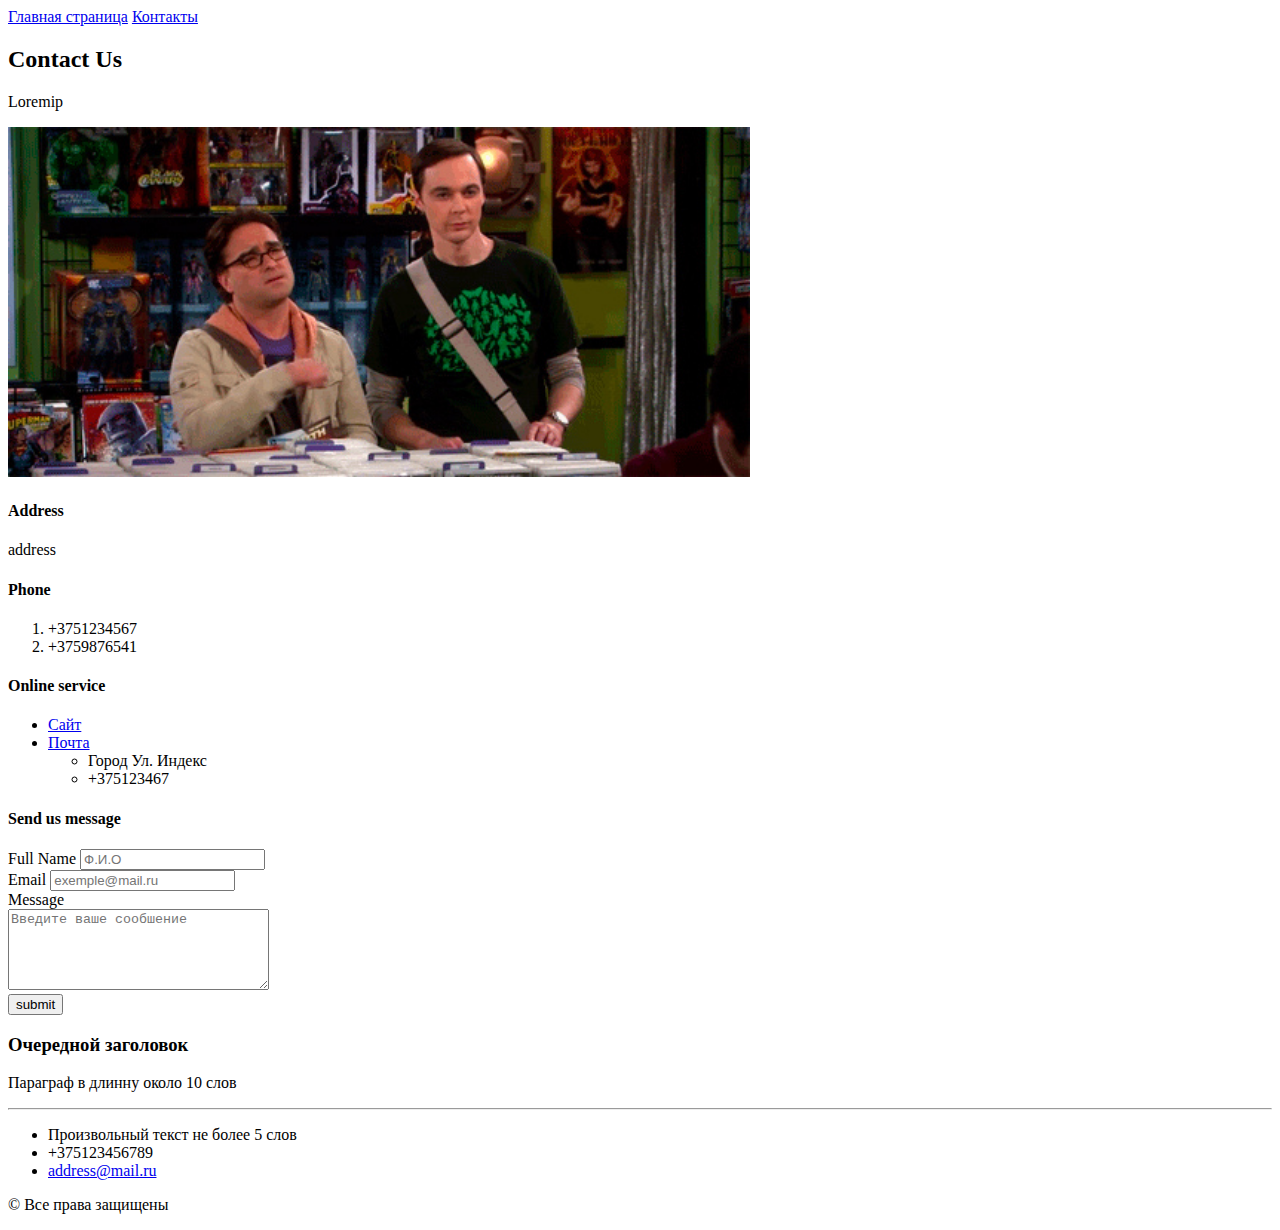
==== HomeWork/contacts.html @ d1996e9b "HomeWork_2" ====
<!DOCTYPE html>
<html lang="en">

<head>
    <meta charset="UTF-8">
    <meta http-equiv="X-UA-Compatible" content="IE=edge">
    <meta name="viewport" content="width=device-width, initial-scale=1.0">
    <title>Document</title>
</head>
<a href="index.html">Главная страница</a>
<a href="contacts.html">Контакты</a>

<body>
    <h2>Contact Us</h2>
    <p>Loremip</p>
    <img src="img/image.jpg" alt="Картинка" height="350">
    <h4>Address</h4>
    <p>address</p>
    <h4>Phone</h4>
    <ol>
        <li>+3751234567</li>
        <li>+3759876541</li>
    </ol>
    <h4>Online service</h4>
    <ul>
        <li><a href="https://geekbrains.ru/">Сайт</a></li>
        <!-- Не понял что тут от меня точно хотят ссылку на имейл или на адрес почты? Сделал ссылку на карту почты. Списком
        написал адрес и номер телефона. Не однозначно поставлена задача  -->
        <li><a href="https://yandex.by/maps/-/CCUUATwslA" target="_">Почта</a>
            <ul>
                <li>Город Ул. Индекс</li>
                <li>+375123467</li>
            </ul>
        </li>
    </ul>
    <h4>Send us message</h4>
    Full Name <input type="text" placeholder="Ф.И.О"><br>
    Email <input type="email" placeholder="exemple@mail.ru"><br>
    Message <br>
    <textarea cols="30" rows="5" placeholder="Введите ваше сообшение"></textarea> <br>
    <button type="submit">submit</button>
    <script type="text/javascript" charset="utf-8" async
        src="https://api-maps.yandex.ru/services/constructor/1.0/js/?um=constructor%3A864ed6fe7cf86b49be2cf4c5e41fb6063a3212c593aa41d9161ee926e9c92181&amp;width=500&amp;height=400&amp;lang=ru_RU&amp;scroll=true"></script>
    <h3>Очередной заголовок</h3>
    <p>Параграф в длинну около 10 слов</p>
    <hr>
    <ul>
        <li>Произвольный текст не более 5 слов</li>
        <li>+375123456789</li>
        <li><a href="mailto:address@mail.ru">address@mail.ru</a></li>
    </ul>
    <p>&copy; Все права защищены</p>

</body>

</html>
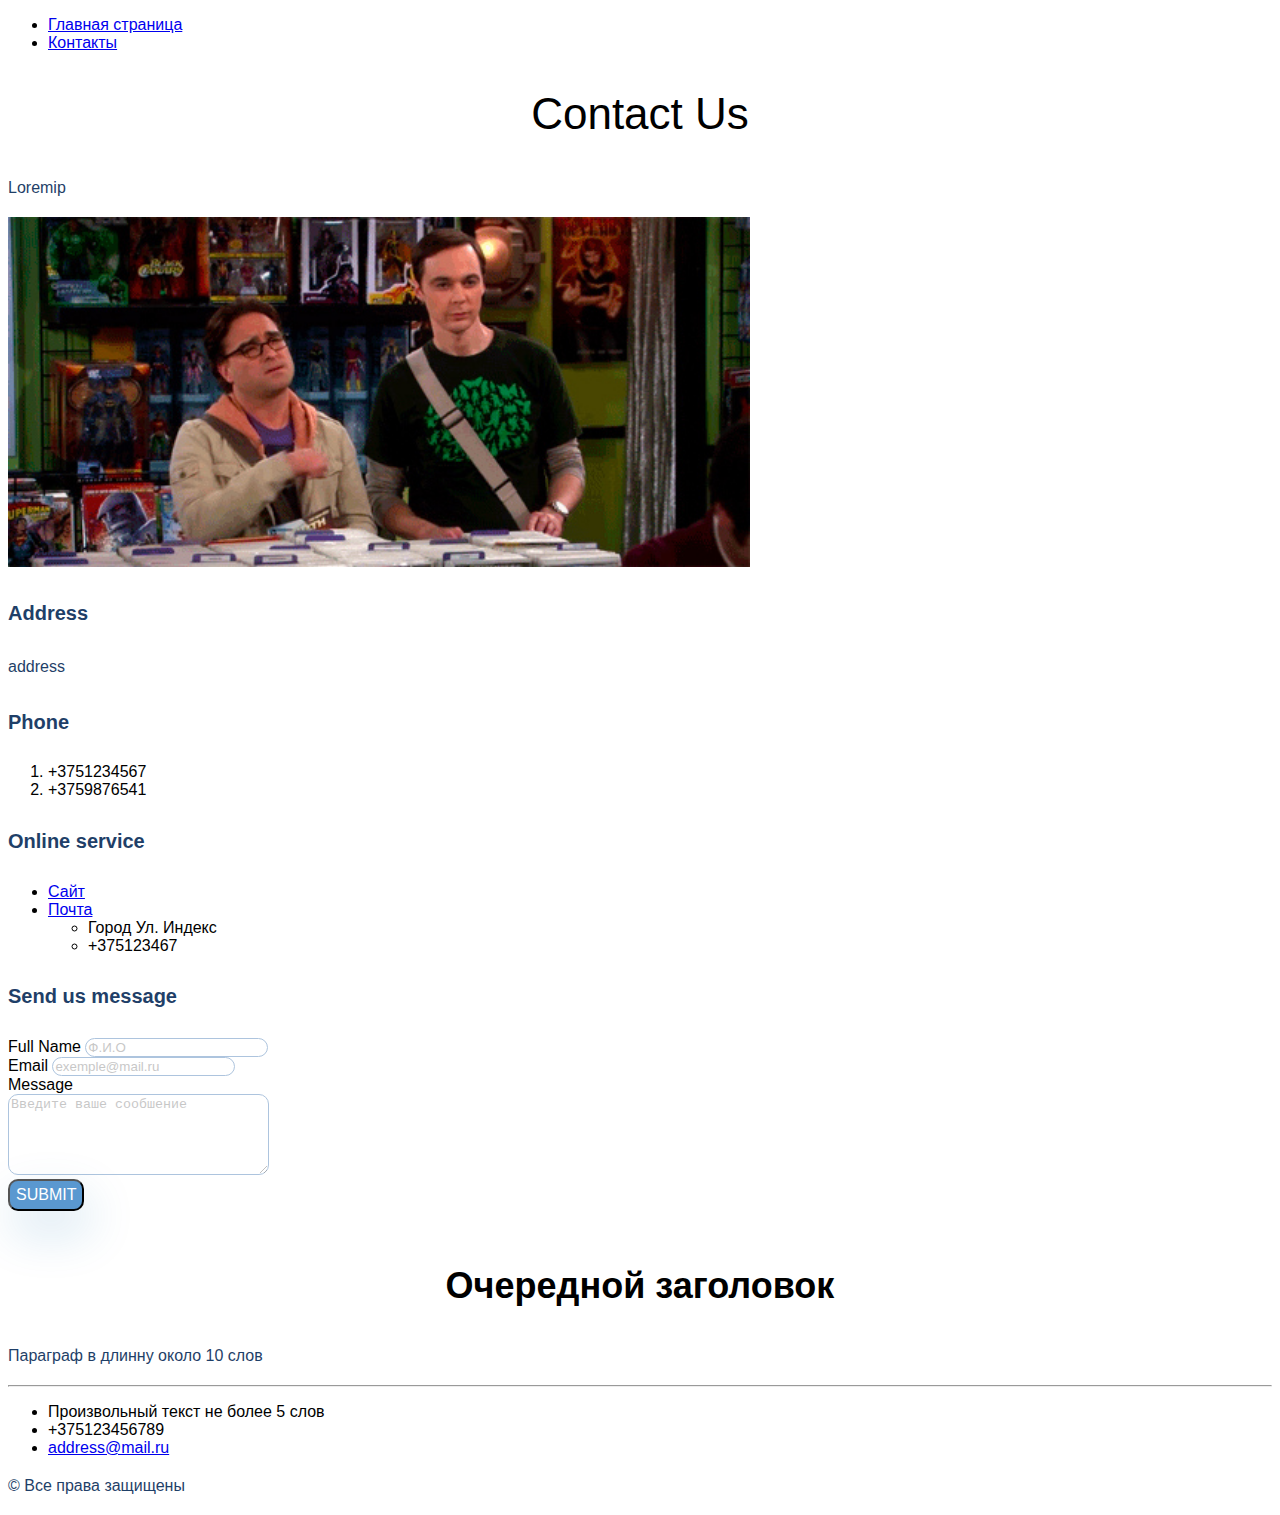
==== commit 254323f2: "Home_Work_3" ====
--- a/HomeWork/contacts.html
+++ b/HomeWork/contacts.html
@@ -6,22 +6,25 @@
     <meta http-equiv="X-UA-Compatible" content="IE=edge">
     <meta name="viewport" content="width=device-width, initial-scale=1.0">
     <title>Document</title>
+    <link rel="stylesheet" href="stile.css">
 </head>
-<a href="index.html">Главная страница</a>
-<a href="contacts.html">Контакты</a>
 
 <body>
-    <h2>Contact Us</h2>
-    <p>Loremip</p>
+    <ul>
+        <li><a href="index.html">Главная страница</a></li>
+        <li><a href="contacts.html">Контакты</a></li>
+    </ul>
+    <h2 class="heading_contacts">Contact Us</h2>
+    <p class="paragraph">Loremip</p>
     <img src="img/image.jpg" alt="Картинка" height="350">
-    <h4>Address</h4>
-    <p>address</p>
-    <h4>Phone</h4>
+    <h4 class="heading_4">Address</h4>
+    <p class="paragraph">address</p>
+    <h4 class="heading_4">Phone</h4>
     <ol>
         <li>+3751234567</li>
         <li>+3759876541</li>
     </ol>
-    <h4>Online service</h4>
+    <h4 class="heading_4">Online service</h4>
     <ul>
         <li><a href="https://geekbrains.ru/">Сайт</a></li>
         <!-- Не понял что тут от меня точно хотят ссылку на имейл или на адрес почты? Сделал ссылку на карту почты. Списком
@@ -33,23 +36,25 @@
             </ul>
         </li>
     </ul>
-    <h4>Send us message</h4>
-    Full Name <input type="text" placeholder="Ф.И.О"><br>
-    Email <input type="email" placeholder="exemple@mail.ru"><br>
-    Message <br>
-    <textarea cols="30" rows="5" placeholder="Введите ваше сообшение"></textarea> <br>
-    <button type="submit">submit</button>
+    <form action="#">
+        <h4 class="heading_4">Send us message</h4>
+        Full Name <input class="input_area" type="text" placeholder="Ф.И.О"><br>
+        Email <input class="input_area" type="email" placeholder="exemple@mail.ru"><br>
+        Message <br>
+        <textarea class="input_area" cols="30" rows="5" placeholder="Введите ваше сообшение"></textarea> <br>
+        <button class="bot_subm" type="submit">submit</button>
+    </form><br>
     <script type="text/javascript" charset="utf-8" async
         src="https://api-maps.yandex.ru/services/constructor/1.0/js/?um=constructor%3A864ed6fe7cf86b49be2cf4c5e41fb6063a3212c593aa41d9161ee926e9c92181&amp;width=500&amp;height=400&amp;lang=ru_RU&amp;scroll=true"></script>
-    <h3>Очередной заголовок</h3>
-    <p>Параграф в длинну около 10 слов</p>
+    <h3 class="heading_3">Очередной заголовок</h3>
+    <p class="paragraph">Параграф в длинну около 10 слов</p>
     <hr>
     <ul>
         <li>Произвольный текст не более 5 слов</li>
         <li>+375123456789</li>
         <li><a href="mailto:address@mail.ru">address@mail.ru</a></li>
     </ul>
-    <p>&copy; Все права защищены</p>
+    <p class="paragraph">&copy; Все права защищены</p>
 
 </body>
 
--- a/HomeWork/stile.css
+++ b/HomeWork/stile.css
@@ -0,0 +1,43 @@
+body{
+    font-family: sans-serif;
+}
+.paragraph{
+    font-size: 16px;
+    line-height: 26px;
+    color: #1F3F68;
+}
+.heading_1{
+    font-size: 64px;
+    color: #1F3F68;
+}
+.heading_contacts{
+    font-weight: 500;
+    font-size: 44px;
+    text-align: center;
+}
+.heading_3{
+    font-size: 36px;
+    text-align: center;
+}
+.heading_4{
+    font-size: 20px;
+    line-height: 30px;
+    color: #1F3F68;
+}
+.input_area{
+    border: 1px solid #356EAD;
+    box-sizing: border-box;
+    border-radius: 10px;
+    opacity: 0.4;
+}
+.bot_subm{
+    background: #5A98D0;
+    box-shadow: 5px 20px 50px rgba(16, 112, 177, 0.2);
+    border-radius: 10px;
+    font-weight: 500;
+    font-size: 16px;
+    line-height: 26px;
+    text-align: center;
+    color: #FFFFFF;
+    text-transform: uppercase;
+}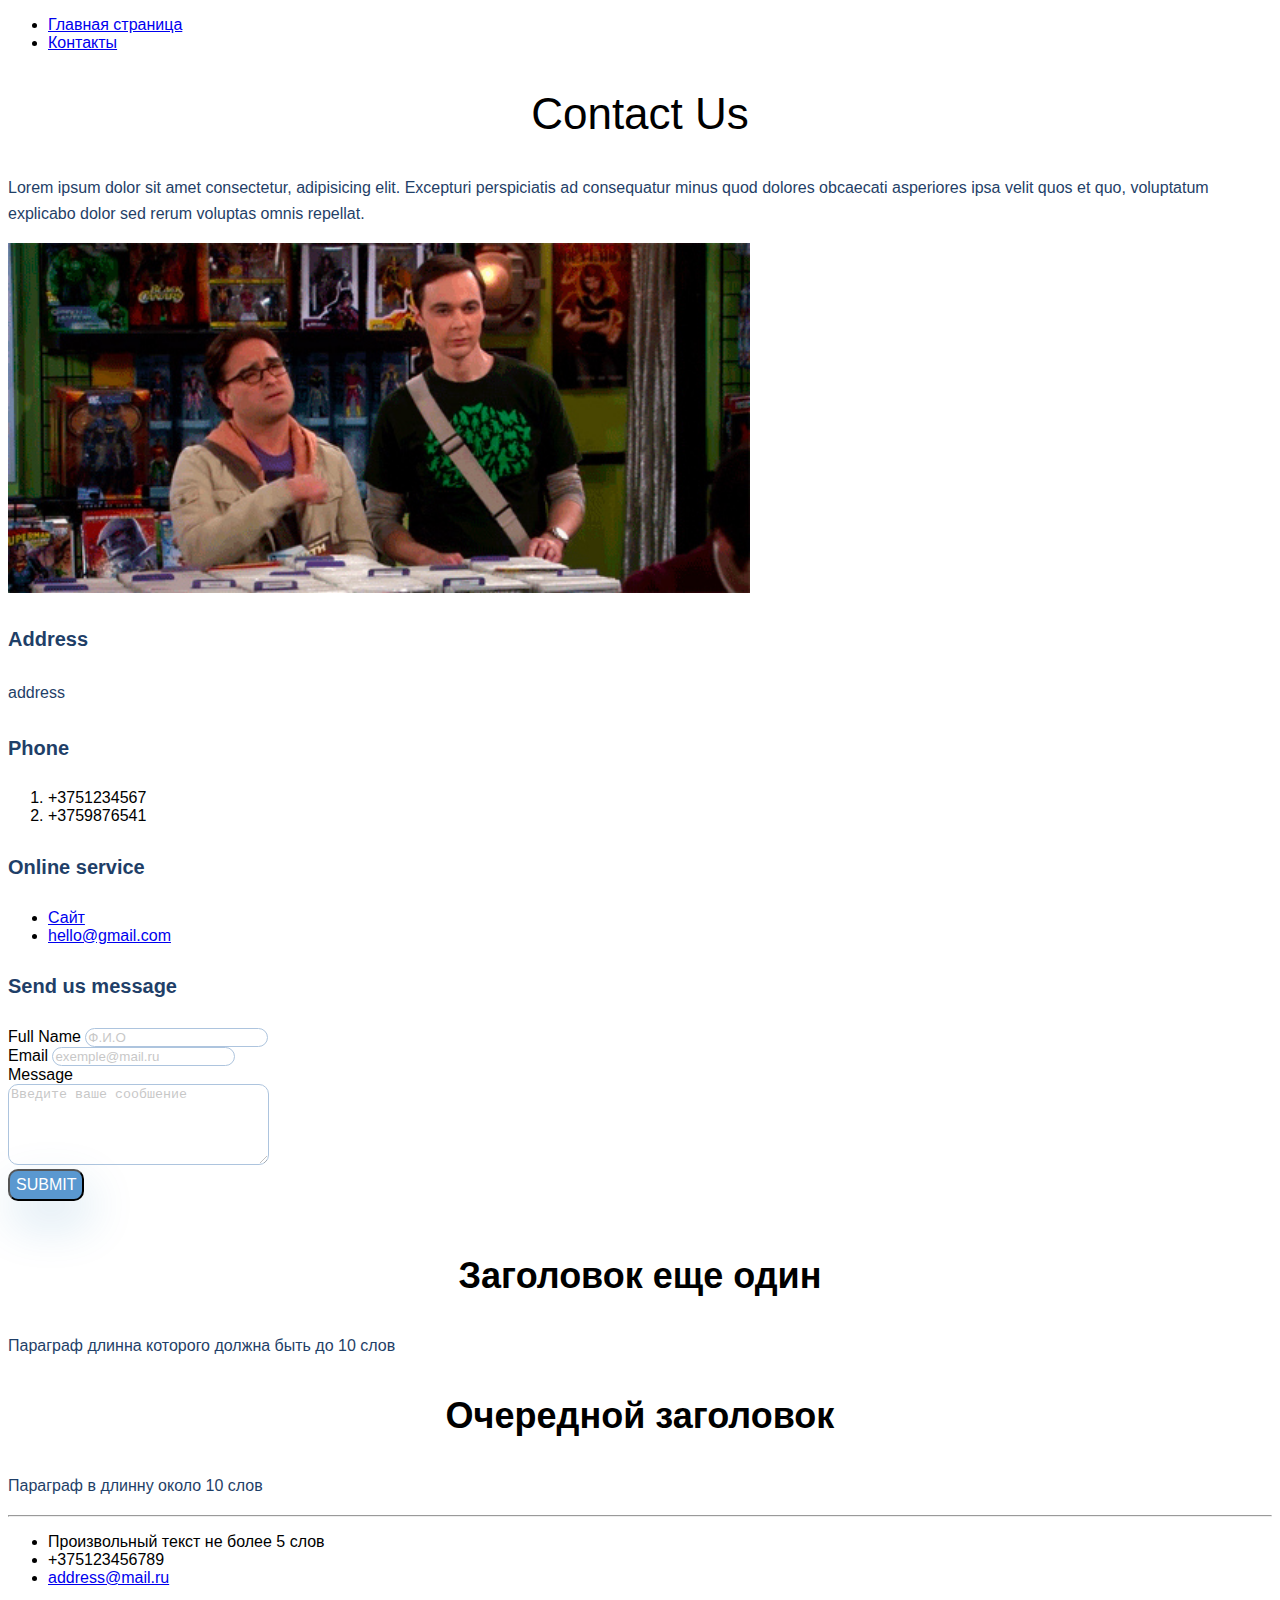
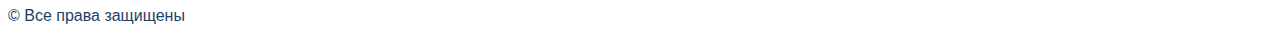
==== commit 11fa0085: "HomeWork_4" ====
--- a/HomeWork/contacts.html
+++ b/HomeWork/contacts.html
@@ -10,51 +10,74 @@
 </head>
 
 <body>
-    <ul>
-        <li><a href="index.html">Главная страница</a></li>
-        <li><a href="contacts.html">Контакты</a></li>
-    </ul>
-    <h2 class="heading_contacts">Contact Us</h2>
-    <p class="paragraph">Loremip</p>
-    <img src="img/image.jpg" alt="Картинка" height="350">
-    <h4 class="heading_4">Address</h4>
-    <p class="paragraph">address</p>
-    <h4 class="heading_4">Phone</h4>
-    <ol>
-        <li>+3751234567</li>
-        <li>+3759876541</li>
-    </ol>
-    <h4 class="heading_4">Online service</h4>
-    <ul>
-        <li><a href="https://geekbrains.ru/">Сайт</a></li>
-        <!-- Не понял что тут от меня точно хотят ссылку на имейл или на адрес почты? Сделал ссылку на карту почты. Списком
-        написал адрес и номер телефона. Не однозначно поставлена задача  -->
-        <li><a href="https://yandex.by/maps/-/CCUUATwslA" target="_">Почта</a>
+    <div class="header">
+        <div class="menu">
             <ul>
-                <li>Город Ул. Индекс</li>
-                <li>+375123467</li>
+                <li><a href="index.html">Главная страница</a></li>
+                <li><a href="contacts.html">Контакты</a></li>
             </ul>
-        </li>
-    </ul>
-    <form action="#">
-        <h4 class="heading_4">Send us message</h4>
-        Full Name <input class="input_area" type="text" placeholder="Ф.И.О"><br>
-        Email <input class="input_area" type="email" placeholder="exemple@mail.ru"><br>
-        Message <br>
-        <textarea class="input_area" cols="30" rows="5" placeholder="Введите ваше сообшение"></textarea> <br>
-        <button class="bot_subm" type="submit">submit</button>
-    </form><br>
-    <script type="text/javascript" charset="utf-8" async
-        src="https://api-maps.yandex.ru/services/constructor/1.0/js/?um=constructor%3A864ed6fe7cf86b49be2cf4c5e41fb6063a3212c593aa41d9161ee926e9c92181&amp;width=500&amp;height=400&amp;lang=ru_RU&amp;scroll=true"></script>
-    <h3 class="heading_3">Очередной заголовок</h3>
-    <p class="paragraph">Параграф в длинну около 10 слов</p>
-    <hr>
-    <ul>
-        <li>Произвольный текст не более 5 слов</li>
-        <li>+375123456789</li>
-        <li><a href="mailto:address@mail.ru">address@mail.ru</a></li>
-    </ul>
-    <p class="paragraph">&copy; Все права защищены</p>
+        </div>
+        <div class="header_text">
+            <h2 class="heading_contacts">Contact Us</h2>
+            <p class="paragraph">Lorem ipsum dolor sit amet consectetur, adipisicing elit. Excepturi perspiciatis ad
+                consequatur
+                minus quod dolores obcaecati asperiores ipsa velit quos et quo, voluptatum explicabo dolor sed rerum
+                voluptas
+                omnis repellat.</p>
+        </div>
+    </div>
+    <div class="main_body">
+        <div class="image">
+            <img src="img/image.jpg" alt="Картинка" height="350">
+        </div>
+        <div class="contacts">
+            <h4 class="heading_4">Address</h4>
+            <p class="paragraph">address</p>
+            <h4 class="heading_4">Phone</h4>
+            <ol>
+                <li>+3751234567</li>
+                <li>+3759876541</li>
+            </ol>
+            <h4 class="heading_4">Online service</h4>
+            <ul>
+                <li><a href="https://geekbrains.ru/">Сайт</a></li>
+                <li><a href="mailto:hello@gmail.com">hello@gmail.com</a></li>
+            </ul>
+        </div>
+        <div class="main_form">
+            <form action="#">
+                <h4 class="heading_4">Send us message</h4>
+                Full Name <input class="input_area" type="text" placeholder="Ф.И.О"><br>
+                Email <input class="input_area" type="email" placeholder="exemple@mail.ru"><br>
+                Message <br>
+                <textarea class="input_area" cols="30" rows="5" placeholder="Введите ваше сообшение"></textarea> <br>
+                <button class="bot_subm" type="submit">submit</button>
+            </form><br>
+        </div>
+        <div class="map">
+            <script type="text/javascript" charset="utf-8" async
+                src="https://api-maps.yandex.ru/services/constructor/1.0/js/?um=constructor%3A864ed6fe7cf86b49be2cf4c5e41fb6063a3212c593aa41d9161ee926e9c92181&amp;width=500&amp;height=400&amp;lang=ru_RU&amp;scroll=true"></script>
+        </div>
+    </div>
+    <div class="futer">
+        <div class="futer_text">
+            <h3 class="heading_3">Заголовок еще один</h3>
+            <p class="paragraph">Параграф длинна которого должна быть до 10 слов</p>
+            <h3 class="heading_3">Очередной заголовок</h3>
+            <p class="paragraph">Параграф в длинну около 10 слов</p>
+        </div>
+        <hr>
+        <div class="futer_info">
+            <ul>
+                <li>Произвольный текст не более 5 слов</li>
+                <li>+375123456789</li>
+                <li><a href="mailto:address@mail.ru">address@mail.ru</a></li>
+            </ul>
+            <div class="copyright">
+                <p class="paragraph">&copy; Все права защищены</p>
+            </div>
+        </div>
+    </div>
 
 </body>
 
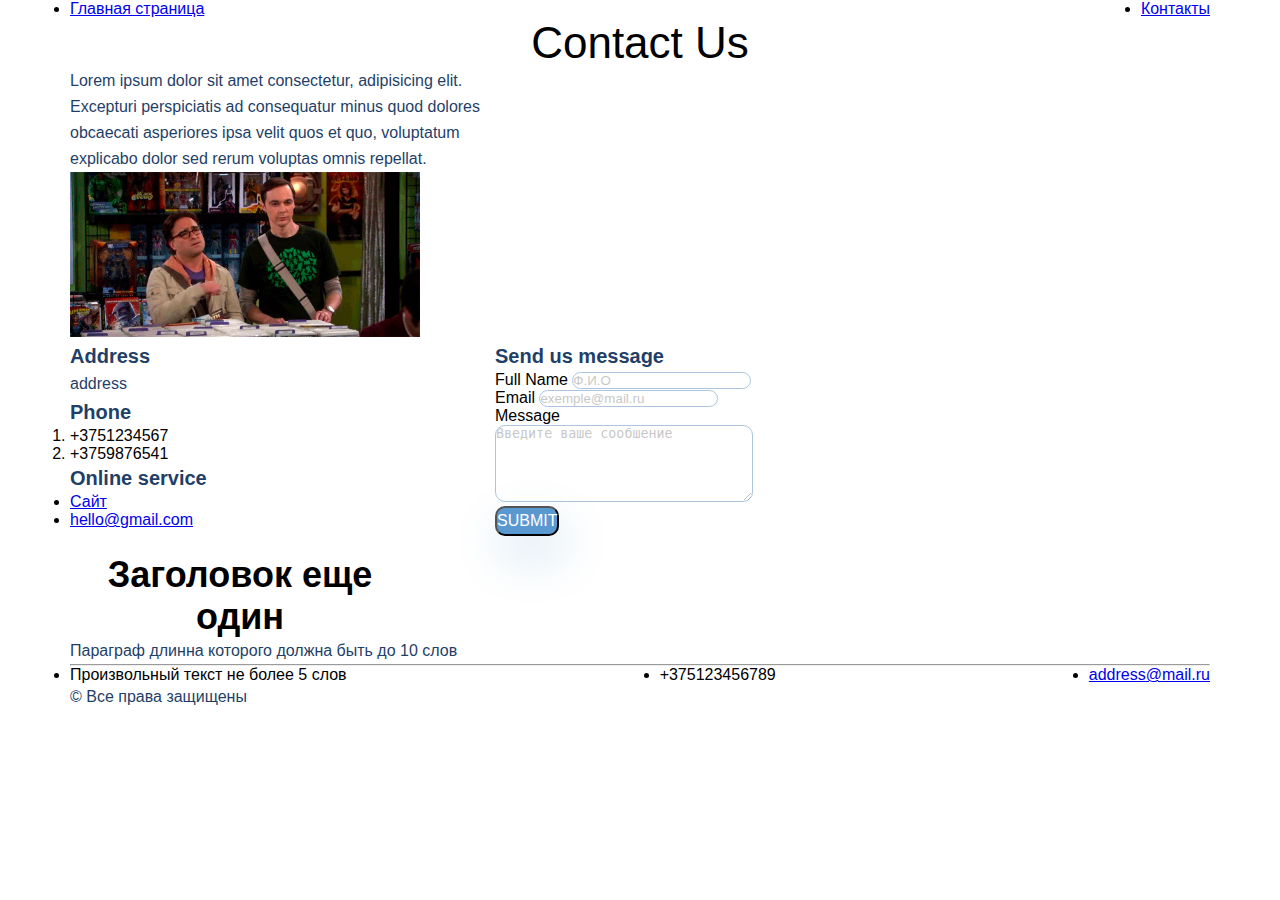
==== commit e7001196: "HomeWork_5" ====
--- a/HomeWork/contacts.html
+++ b/HomeWork/contacts.html
@@ -10,13 +10,11 @@
 </head>
 
 <body>
-    <div class="header">
-        <div class="menu">
-            <ul>
-                <li><a href="index.html">Главная страница</a></li>
-                <li><a href="contacts.html">Контакты</a></li>
-            </ul>
-        </div>
+    <div class="header container">
+        <ul class="menu">
+            <li><a href="index.html">Главная страница</a></li>
+            <li><a href="contacts.html">Контакты</a></li>
+        </ul>
         <div class="header_text">
             <h2 class="heading_contacts">Contact Us</h2>
             <p class="paragraph">Lorem ipsum dolor sit amet consectetur, adipisicing elit. Excepturi perspiciatis ad
@@ -26,10 +24,10 @@
                 omnis repellat.</p>
         </div>
     </div>
-    <div class="main_body">
-        <div class="image">
-            <img src="img/image.jpg" alt="Картинка" height="350">
-        </div>
+    <div class="image container">
+        <img src="img/image.jpg" alt="Картинка" width="350">
+    </div>
+    <div class="main_body container">
         <div class="contacts">
             <h4 class="heading_4">Address</h4>
             <p class="paragraph">address</p>
@@ -50,31 +48,35 @@
                 Full Name <input class="input_area" type="text" placeholder="Ф.И.О"><br>
                 Email <input class="input_area" type="email" placeholder="exemple@mail.ru"><br>
                 Message <br>
-                <textarea class="input_area" cols="30" rows="5" placeholder="Введите ваше сообшение"></textarea> <br>
+                <textarea class="input_area" cols="30" rows="5" placeholder="Введите ваше сообшение"></textarea>
+                <br>
                 <button class="bot_subm" type="submit">submit</button>
             </form><br>
         </div>
+    </div>
+    <div class="container">
         <div class="map">
             <script type="text/javascript" charset="utf-8" async
-                src="https://api-maps.yandex.ru/services/constructor/1.0/js/?um=constructor%3A864ed6fe7cf86b49be2cf4c5e41fb6063a3212c593aa41d9161ee926e9c92181&amp;width=500&amp;height=400&amp;lang=ru_RU&amp;scroll=true"></script>
+                src="https://api-maps.yandex.ru/services/constructor/1.0/js/?um=constructor%3A864ed6fe7cf86b49be2cf4c5e41fb6063a3212c593aa41d9161ee926e9c92181&amp;width=100%25&amp;height=400&amp;lang=ru_RU&amp;scroll=true"></script>
         </div>
     </div>
+
     <div class="futer">
-        <div class="futer_text">
-            <h3 class="heading_3">Заголовок еще один</h3>
-            <p class="paragraph">Параграф длинна которого должна быть до 10 слов</p>
-            <h3 class="heading_3">Очередной заголовок</h3>
-            <p class="paragraph">Параграф в длинну около 10 слов</p>
-        </div>
-        <hr>
-        <div class="futer_info">
-            <ul>
-                <li>Произвольный текст не более 5 слов</li>
-                <li>+375123456789</li>
-                <li><a href="mailto:address@mail.ru">address@mail.ru</a></li>
-            </ul>
-            <div class="copyright">
-                <p class="paragraph">&copy; Все права защищены</p>
+        <div class="container">
+            <div class="futer_text">
+                <h3 class="futer_heading heading_3">Заголовок еще один</h3>
+                <p class="paragraph">Параграф длинна которого должна быть до 10 слов</p>
+            </div>
+            <hr>
+            <div class="futer_bottom">
+                <ul class="futer_info">
+                    <li>Произвольный текст не более 5 слов</li>
+                    <li>+375123456789</li>
+                    <li><a href="mailto:address@mail.ru">address@mail.ru</a></li>
+                </ul>
+                <div class="copyright">
+                    <p class="paragraph">&copy; Все права защищены</p>
+                </div>
             </div>
         </div>
     </div>
--- a/HomeWork/stile.css
+++ b/HomeWork/stile.css
@@ -1,13 +1,27 @@
+*{
+    margin: 0;
+    padding: 0;
+}
+.container {
+    width: 1140px;
+    margin: 0 auto;
+}
+.menu {
+    display: flex;
+    justify-content: space-between;
+}
 body{
     font-family: sans-serif;
 }
 .paragraph{
     font-size: 16px;
     line-height: 26px;
+    width: 425px;
     color: #1F3F68;
 }
 .heading_1{
     font-size: 64px;
+    width: 510px;
     color: #1F3F68;
 }
 .heading_contacts{
@@ -22,6 +36,7 @@
 .heading_4{
     font-size: 20px;
     line-height: 30px;
+    width: 359px;
     color: #1F3F68;
 }
 .input_area{
@@ -40,4 +55,25 @@
     text-align: center;
     color: #FFFFFF;
     text-transform: uppercase;
-}+}
+.cards{
+    display: flex;
+    justify-content: space-between;
+}
+.futer_text{
+    width: 495px;
+}
+.futer_heading{
+    width: 340px;
+}
+.futer_info{
+    display: flex;
+    justify-content: space-between;
+}
+.main_body{
+    display: flex;
+}
+.map{
+    width: 100%;
+}
+
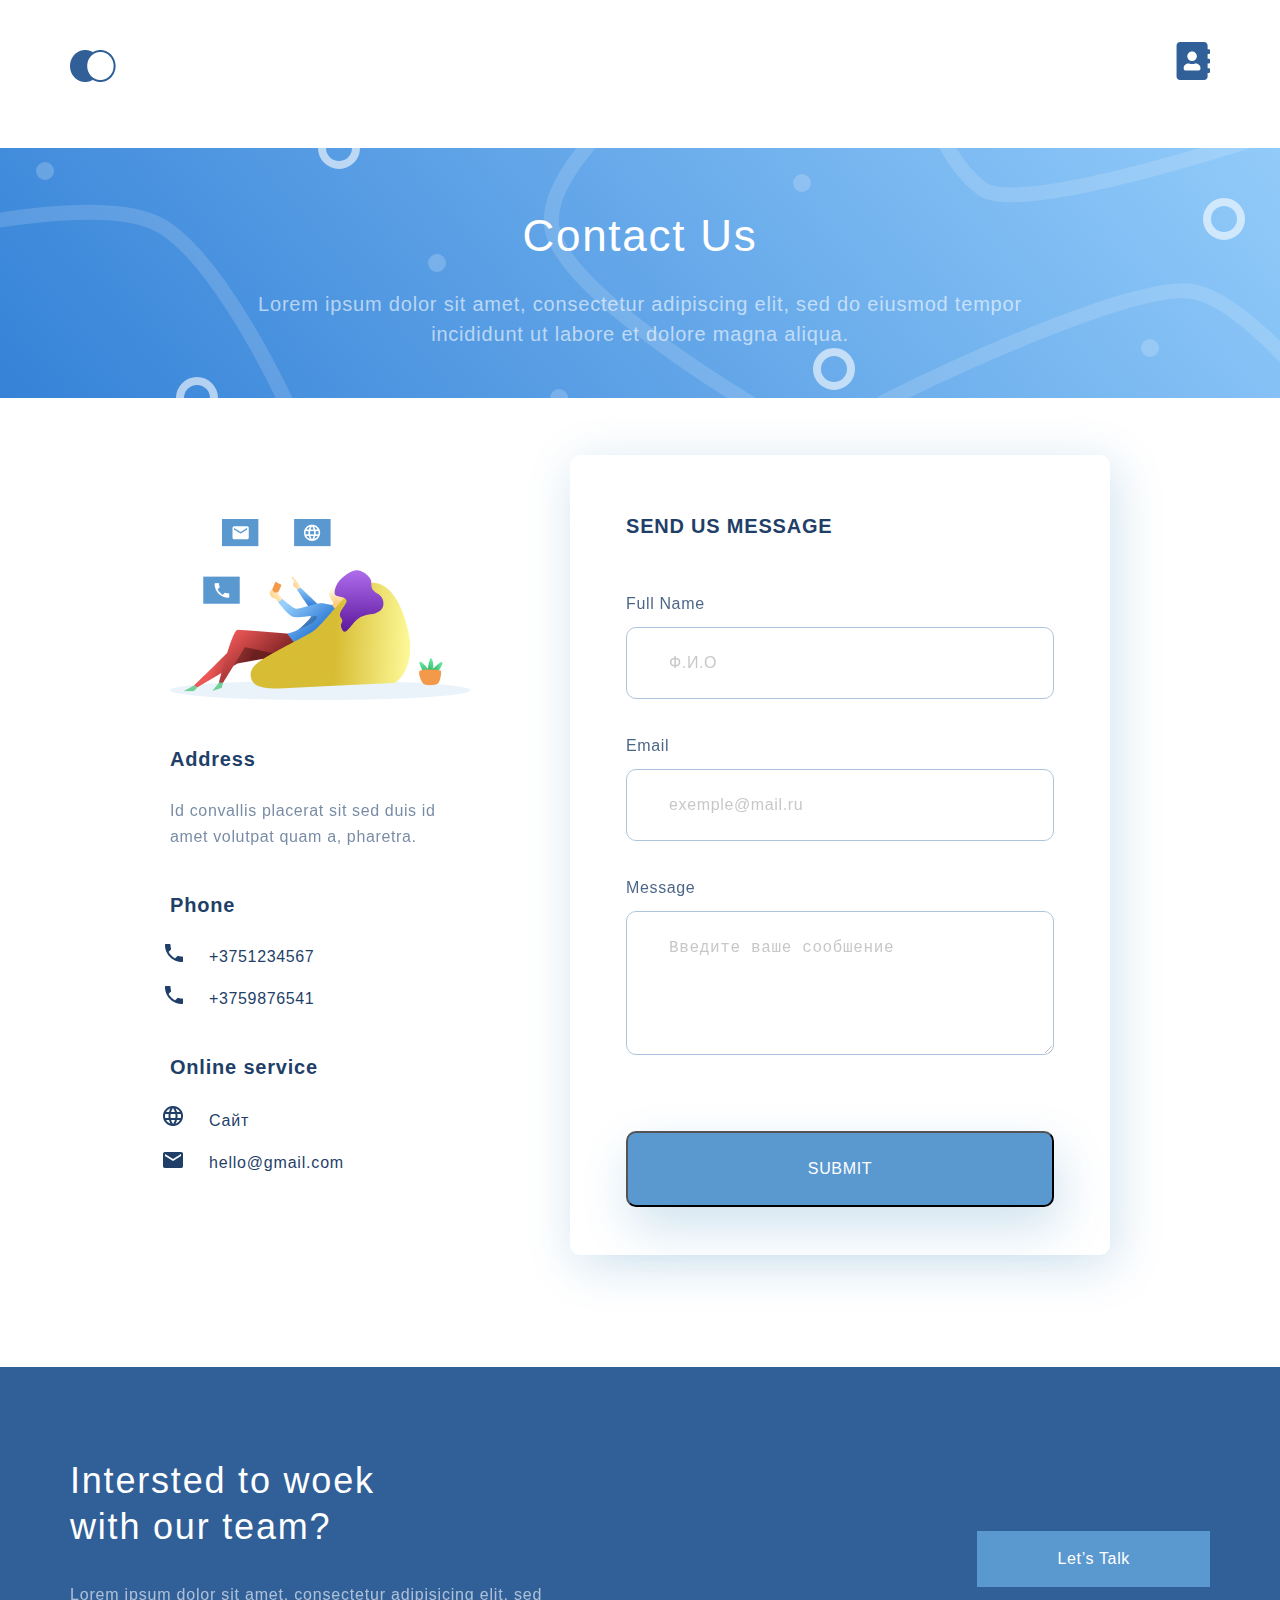
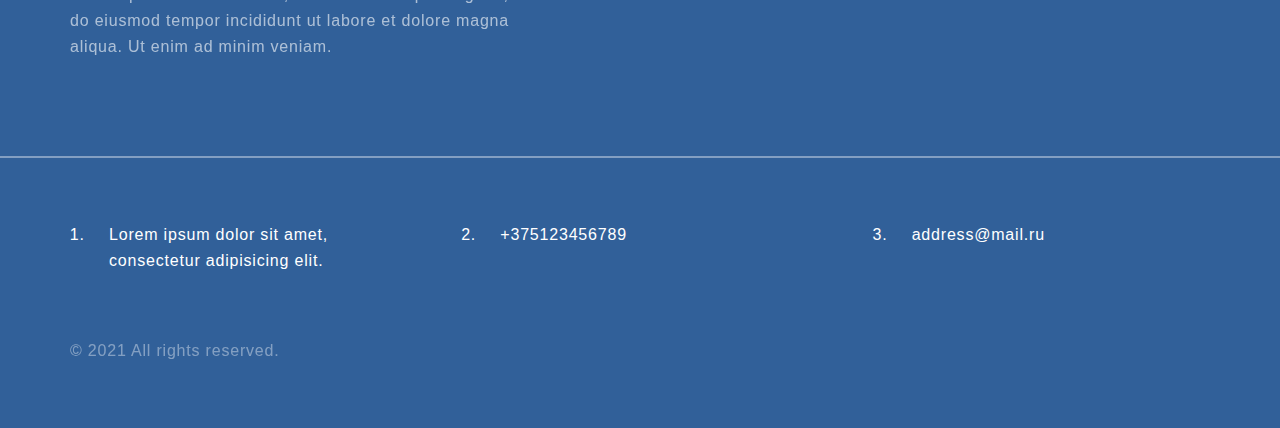
==== commit 2897d4b8: "HomeWork_7" ====
--- a/HomeWork/contacts.html
+++ b/HomeWork/contacts.html
@@ -12,49 +12,54 @@
 <body>
     <div class="header container">
         <ul class="menu">
-            <li><a href="index.html">Главная страница</a></li>
-            <li><a href="contacts.html">Контакты</a></li>
+            <li><a href="index.html"><img src="./img/main_page.png" alt="Главная страница"></a></li>
+            <li><a href="contacts.html"><img src="./img/contacts.svg" alt="Контакты"></a></li>
         </ul>
-        <div class="header_text">
+    </div>
+    <div class="contact_img">
+        <div class="header_text contacts_container">
             <h2 class="heading_contacts">Contact Us</h2>
-            <p class="paragraph">Lorem ipsum dolor sit amet consectetur, adipisicing elit. Excepturi perspiciatis ad
-                consequatur
-                minus quod dolores obcaecati asperiores ipsa velit quos et quo, voluptatum explicabo dolor sed rerum
-                voluptas
-                omnis repellat.</p>
+            <p class="contacts_paragraph">Lorem ipsum dolor sit amet, consectetur adipiscing elit, sed do eiusmod tempor
+                incididunt ut labore et dolore magna
+                aliqua.</p>
         </div>
     </div>
-    <div class="image container">
-        <img src="img/image.jpg" alt="Картинка" width="350">
-    </div>
-    <div class="main_body container">
+
+
+    <div class="main_body contacts_container">
         <div class="contacts">
-            <h4 class="heading_4">Address</h4>
-            <p class="paragraph">address</p>
-            <h4 class="heading_4">Phone</h4>
-            <ol>
-                <li>+3751234567</li>
-                <li>+3759876541</li>
+            <img src="./img/contact_img_1.png" alt="Картинка">
+            <h4 class="heading_4_info">Address</h4>
+            <p class="paragraph_info">Id convallis placerat sit sed duis id amet volutpat quam a, pharetra.</p>
+            <h4 class="heading_4_info">Phone</h4>
+            <ol class="info_list">
+                <li class="phone">+3751234567</li>
+                <li class="phone">+3759876541</li>
             </ol>
-            <h4 class="heading_4">Online service</h4>
-            <ul>
-                <li><a href="https://geekbrains.ru/">Сайт</a></li>
-                <li><a href="mailto:hello@gmail.com">hello@gmail.com</a></li>
+            <h4 class="heading_4_info">Online service</h4>
+            <ul class="info_list">
+                <li style="list-style-image: url(./img/veb.png);" class="linck"><a class="text_linck"
+                        href="https://geekbrains.ru/">Сайт</a></li>
+                <li style="list-style-image: url(./img/mail.png);" class="linck linck"><a class="text_linck"
+                        href="mailto:hello@gmail.com">hello@gmail.com</a></li>
             </ul>
         </div>
         <div class="main_form">
             <form action="#">
-                <h4 class="heading_4">Send us message</h4>
-                Full Name <input class="input_area" type="text" placeholder="Ф.И.О"><br>
-                Email <input class="input_area" type="email" placeholder="exemple@mail.ru"><br>
-                Message <br>
-                <textarea class="input_area" cols="30" rows="5" placeholder="Введите ваше сообшение"></textarea>
-                <br>
+                <h4 class="heading_4_contacts">SEND US MESSAGE</h4>
+                <div class="form_pref">Full Name</div>
+                <input class="input_area" type="text" placeholder="Ф.И.О">
+                <div class="form_pref">Email</div>
+                <input class="input_area" type="email" placeholder="exemple@mail.ru">
+                <div class="form_pref">Message</div>
+                <textarea class="input_area input_text" cols="30" rows="5"
+                    placeholder="Введите ваше сообшение"></textarea>
+
                 <button class="bot_subm" type="submit">submit</button>
-            </form><br>
+            </form>
         </div>
     </div>
-    <div class="container">
+    <div class="contacts_container">
         <div class="map">
             <script type="text/javascript" charset="utf-8" async
                 src="https://api-maps.yandex.ru/services/constructor/1.0/js/?um=constructor%3A864ed6fe7cf86b49be2cf4c5e41fb6063a3212c593aa41d9161ee926e9c92181&amp;width=100%25&amp;height=400&amp;lang=ru_RU&amp;scroll=true"></script>
@@ -62,21 +67,31 @@
     </div>
 
     <div class="futer">
-        <div class="container">
-            <div class="futer_text">
-                <h3 class="futer_heading heading_3">Заголовок еще один</h3>
-                <p class="paragraph">Параграф длинна которого должна быть до 10 слов</p>
+        <div class="container futer_container">
+            <div class="futer_box">
+                <div class="futer_text">
+                    <h3 class="futer_heading heading_3">Intersted to woek
+                        with our team?</h3>
+                    <p class="paragraph futer_paragraph">
+                        Lorem ipsum dolor sit amet, consectetur adipisicing elit, sed do&nbsp;eiusmod tempor incididunt
+                        ut&nbsp;labore
+                        et&nbsp;dolore magna aliqua. Ut&nbsp;enim ad&nbsp;minim veniam.
+                    </p>
+                </div>
+                <a class="futer_buttum" href="#">Let’s Talk</a>
             </div>
-            <hr>
+        </div>
+        <hr class="futer_hr">
+        <div class="container futer_container">
             <div class="futer_bottom">
-                <ul class="futer_info">
-                    <li>Произвольный текст не более 5 слов</li>
-                    <li>+375123456789</li>
-                    <li><a href="mailto:address@mail.ru">address@mail.ru</a></li>
-                </ul>
-                <div class="copyright">
-                    <p class="paragraph">&copy; Все права защищены</p>
-                </div>
+                <ol class="futer_info">
+                    <li class="li_elem"> Lorem ipsum dolor sit amet, consectetur adipisicing elit.</li>
+                    <li class="li_elem li_elem_mid"> +375123456789</li>
+                    <li class="li_elem "><a class="li_elem_a" href="mailto:address@mail.ru"> address@mail.ru</a></li>
+                </ol>
+
+                <p class="copyright">&copy; 2021 All rights reserved.</p>
+
             </div>
         </div>
     </div>
--- a/HomeWork/stile.css
+++ b/HomeWork/stile.css
@@ -1,79 +1,645 @@
-*{
-    margin: 0;
+* {
+    margin : 0;
     padding: 0;
 }
+
 .container {
-    width: 1140px;
-    margin: 0 auto;
-}
+    max-width: 1140px;
+    margin   : 0 auto;
+}
+
+.main_page {
+    min-height: 768px;
+    background: linear-gradient(0deg,
+            #EBF3FB 8.84%,
+            rgba(152, 195, 232, 0) 31.12%);
+}
+
 .menu {
-    display: flex;
+    display        : flex;
     justify-content: space-between;
-}
-body{
+    list-style     : none;
+    padding-top    : 42px;
+}
+
+.top_box {
+    display       : flex;
+    flex-direction: column;
+    height        : 100%;
+}
+
+.main_text {
+    padding-top        : 115px;
+    flex-grow          : 1;
+    background-image   : url(./img/top_bg.png);
+    background-repeat  : no-repeat;
+    background-position: right center;
+    background-size    : 44%;
+}
+
+body {
     font-family: sans-serif;
 }
-.paragraph{
-    font-size: 16px;
-    line-height: 26px;
+
+.heading_1 {
+    font-size     : 64px;
+    width         : 510px;
+    font-weight   : 300;
+    line-height   : 74px;
+    letter-spacing: 0.04em;
+    color         : #1F3F68;
+    padding-bottom: 32px;
+}
+
+.top_button {
+    font-size      : 16px;
+    line-height    : 26px;
+    text-align     : center;
+    text-decoration: none;
+    letter-spacing : 0.04em;
+    color          : #FFFFFF;
+    background     : #5A98D0;
+    box-shadow     : 5px 10px 20px rgba(53, 110, 173, 0.2);
+    border-radius  : 10px;
+    padding        : 15px 50px;
+    display        : inline-block;
+    margin-top     : 71px;
+}
+
+.top_para {
     width: 425px;
-    color: #1F3F68;
-}
-.heading_1{
-    font-size: 64px;
-    width: 510px;
-    color: #1F3F68;
-}
-.heading_contacts{
-    font-weight: 500;
-    font-size: 44px;
+}
+
+.paragraph {
+    font-size     : 16px;
+    line-height   : 26px;
+    color         : #1F3F68;
+    letter-spacing: 0.05em;
+    opacity       : 0.6;
+}
+
+
+
+.what_we_do {
+    padding-top: 64px;
+}
+
+.heading_3 {
+    font-size     : 36px;
+    text-align    : center;
+    font-weight   : 300;
+    line-height   : 46px;
+    letter-spacing: 0.05em;
+    color         : #000000;
+}
+
+.body_second_page {
+    display        : flex;
+    justify-content: space-between;
+    padding-top    : 64px;
+}
+
+.card {
+    width         : 359px;
+    background    : #FFFFFF;
+    box-shadow    : 5px 20px 50px rgba(16, 112, 177, 0.2);
+    border-radius : 10px;
+    padding       : 44px 32px;
+    box-sizing    : border-box;
+    display       : flex;
+    flex-direction: column;
+    margin-bottom : 64px;
+}
+
+.card_img {
+    align-self   : center;
+    margin-bottom: 51px;
+}
+
+.card_link {
+    font-size      : 14px;
+    line-height    : 30px;
+    letter-spacing : 0.05em;
+    color          : #5A98D0;
+    text-decoration: none;
+}
+
+.finished_parag {
+    width     : 75%;
+    margin    : 32px auto 64px;
+    color     : #222222;
+    opacity   : 1;
     text-align: center;
 }
-.heading_3{
-    font-size: 36px;
-    text-align: center;
-}
-.heading_4{
-    font-size: 20px;
-    line-height: 30px;
-    width: 359px;
-    color: #1F3F68;
-}
-.input_area{
-    border: 1px solid #356EAD;
-    box-sizing: border-box;
+
+
+
+.finished_text {
+    font-size     : 32px;
+    line-height   : 46px;
+    text-align    : right;
+    letter-spacing: 0.05em;
+    color         : #FFFFFF;
+    position      : absolute;
+    top           : 64px;
+    right         : 64px;
+}
+
+.mini_text {
+    text-align: left;
+    font-size : 28px;
+    top       : 32px;
+    left      : 32px;
+    right     : 0;
+}
+
+.finished_parant {
+    display        : flex;
+    justify-content: space-between;
+    margin-top     : 32px;
+
+}
+
+.finished_item {
+    position : relative;
+    flex-grow: 1;
+}
+
+.img_margin {
+    margin-right: 32px;
+
+}
+
+.finished_img {
+    width: 100%;
+}
+
+.heading_4 {
+    max-width     : 294px;
+    font-size     : 20px;
+    line-height   : 30px;
+    color         : #1F3F68;
+    margin-bottom : 14px;
+    letter-spacing: 0.05em;
+}
+
+
+
+.contact_img {
+    background-image   : url(./img/contact_us_img.svg);
+    background-position: center;
+    padding-top        : 51px;
+    padding-bottom     : 49px;
+    background-size    : cover;
+    margin-top         : 54px;
+    margin-bottom      : 57px;
+}
+
+.heading_contacts {
+    font-weight   : 500;
+    font-size     : 44px;
+    text-align    : center;
+    line-height   : 74px;
+    letter-spacing: 0.04em;
+    color         : #FFFFFF;
+    margin-bottom : 16px;
+}
+
+.contacts_paragraph {
+    margin        : 0 auto;
+    width         : 85%;
+    font-size     : 20px;
+    line-height   : 30px;
+    text-align    : center;
+    letter-spacing: 0.04em;
+    color         : rgba(255, 255, 255, 0.6);
+}
+
+.contacts_container {
+    max-width: 940px;
+    margin   : 0 auto;
+}
+
+.main_body {
+    display        : flex;
+    justify-content: space-between;
+    margin-bottom  : 96px;
+}
+
+.contacts {
+    margin: auto 0;
+}
+
+.paragraph_info {
+    max-width     : 299px;
+    font-size     : 16px;
+    line-height   : 26px;
+    letter-spacing: 0.04em;
+    color         : #1F3F68;
+    opacity       : 0.6;
+}
+
+.info_list {
+    font-size     : 16px;
+    line-height   : 26px;
+    letter-spacing: 0.04em;
+    color         : #1F3F68;
+}
+
+.phone {
+    margin          : 16px 20px;
+    padding-left    : 19px;
+    list-style-image: url(./img/phone.png);
+}
+
+.linck {
+    margin      : 16px 20px;
+    padding-left: 19px;
+
+}
+
+.text_linck {
+    text-decoration: none;
+    font-size      : 16px;
+    line-height    : 26px;
+    letter-spacing : 0.05em;
+    color          : #1F3F68;
+}
+
+.heading_4_info {
+    font-size     : 20px;
+    line-height   : 30px;
+    letter-spacing: 0.04em;
+    color         : #1F3F68;
+    margin-bottom : 24px;
+    margin-top    : 40px;
+}
+
+.heading_4_contacts {
+    font-size     : 20px;
+    line-height   : 30px;
+    letter-spacing: 0.04em;
+    color         : #1F3F68;
+    margin-bottom : 48px;
+}
+
+.main_form {
+    width        : 540px;
+    height       : 800px;
+    background   : #FFFFFF;
+    box-shadow   : 5px 10px 50px rgba(16, 112, 177, 0.2);
     border-radius: 10px;
+    padding      : 56px;
+    box-sizing   : border-box;
+}
+
+.form_pref {
+    font-size     : 16px;
+    line-height   : 30px;
+    letter-spacing: 0.04em;
+    color         : #1F3F68;
+    opacity       : 0.8;
+    margin-top    : 32px;
+    margin-bottom : 8px;
+}
+
+.input_area {
+    border        : 1px solid #356EAD;
+    box-sizing    : border-box;
+    border-radius : 10px;
+    opacity       : 0.4;
+    font-size     : 16px;
+    line-height   : 30px;
+    letter-spacing: 0.04em;
+    color         : #1F3F68;
+    width         : 100%;
+    height        : 72px;
+    padding       : 21px 42px;
+}
+
+.input_text {
+    height       : 144px;
+    margin-bottom: 72px;
+}
+
+.bot_subm {
+    background    : #5A98D0;
+    box-shadow    : 5px 20px 50px rgba(16, 112, 177, 0.2);
+    border-radius : 10px;
+    font-weight   : 500;
+    font-size     : 16px;
+    line-height   : 26px;
+    text-align    : center;
+    color         : #FFFFFF;
+    text-transform: uppercase;
+    letter-spacing: 0.04em;
+    width         : 100%;
+    padding       : 23px;
+}
+
+.futer {
+    background    : #316099;
+    margin-top    : 112px;
+    padding-top   : 91px;
+    padding-bottom: 64px;
+}
+
+.futer_box {
+    display        : flex;
+    justify-content: space-between;
+    margin-bottom  : 96px;
+}
+
+.futer_text {
+    width: 495px;
+}
+
+.futer_heading {
+    max-width     : 340px;
+    font-size     : 36px;
+    line-height   : 46px;
+    letter-spacing: 0.05em;
+    color         : #FFFFFF;
+    text-align    : left;
+    margin-bottom : 32px;
+}
+
+.futer_paragraph {
+    color: #FFFFFF;
+
+}
+
+.futer_buttum {
+    font-size      : 16px;
+    line-height    : 26px;
+    text-align     : center;
+    letter-spacing : 0.04em;
+    color          : #FFFFFF;
+    padding        : 15px 80px;
+    margin         : auto 0;
+    background     : #5A98D0;
+    display        : inline-block;
+    text-decoration: none;
+}
+
+.futer_hr {
     opacity: 0.4;
-}
-.bot_subm{
-    background: #5A98D0;
-    box-shadow: 5px 20px 50px rgba(16, 112, 177, 0.2);
-    border-radius: 10px;
-    font-weight: 500;
-    font-size: 16px;
-    line-height: 26px;
-    text-align: center;
-    color: #FFFFFF;
-    text-transform: uppercase;
-}
-.cards{
-    display: flex;
+    border : 1px solid #FFFFFF;
+}
+
+.futer_bottom {
+    margin-top: 64px;
+}
+
+.futer_info {
+    font-size      : 16px;
+    line-height    : 26px;
+    letter-spacing : 0.05em;
+    color          : #FFFFFF;
+    display        : flex;
     justify-content: space-between;
 }
-.futer_text{
-    width: 495px;
-}
-.futer_heading{
-    width: 340px;
-}
-.futer_info{
-    display: flex;
-    justify-content: space-between;
-}
-.main_body{
-    display: flex;
-}
-.map{
+
+.li_elem {
+    width              : 317px;
+    list-style-position: inherit;
+    margin-left        : 20px;
+    padding-left       : 19px;
+    flex-grow          : 1;
+}
+
+.li_elem_mid {
+    margin: 0 74px;
+}
+
+.li_elem_a {
+    color          : #FFFFFF;
+    text-decoration: none;
+}
+
+.copyright {
+    font-size     : 16px;
+    line-height   : 26px;
+    letter-spacing: 0.05em;
+    color         : #FFFFFF;
+    opacity       : 0.4;
+    margin-top    : 64px;
+}
+
+
+
+.map {
     width: 100%;
 }
 
+@media(max-width: 1024px) {
+    .container {
+        padding-left : 32px;
+        padding-right: 32px;
+    }
+
+    .main_text {
+        background-position: right bottom;
+    }
+
+    .body_second_page {
+        flex-direction: column;
+        align-items   : center;
+    }
+
+    .card {
+        margin-bottom: 32px;
+    }
+
+    .mini_text {
+        top : 19px;
+        left: 19px;
+    }
+
+    .main_body {
+        flex-direction: column;
+        margin-bottom : 0;
+
+    }
+
+    .contacts {
+        margin: auto;
+    }
+
+    .main_form {
+        max-width: 90%;
+        margin   : 64px auto;
+    }
+
+    .futer {
+        padding-top: 47px;
+    }
+
+    .futer_container {
+        display       : flex;
+        flex-direction: column;
+        width         : 80%;
+
+    }
+
+    .futer_box {
+        margin-bottom: 64px;
+    }
+
+    .futer_text {
+        max-width: 60%;
+    }
+
+    .futer_buttum {
+        padding: 3px 24px;
+        margin : auto auto;
+    }
+
+
+    .futer_info {
+        flex-direction: column;
+    }
+
+    .li_elem {
+        width       : 80%;
+        padding-left: 10%;
+    }
+
+    .li_elem_mid {
+        margin     : 0 0;
+        margin-left: 20px;
+        padding    : 5% 10%;
+
+    }
+}
+
+@media(max-width: 667px) {
+    .main_page {
+        min-height    : 376px;
+        padding-bottom: 41px;
+        box-sizing    : border-box;
+    }
+
+    .main_text {
+        padding-top     : 34px;
+        display         : flex;
+        flex-direction  : column;
+        align-items     : center;
+        background-image: none;
+
+    }
+
+    .heading_1 {
+        width        : 100%;
+        font-size    : 32px;
+        line-height  : 37px;
+        text-align   : center;
+        margin-bottom: 12px;
+    }
+
+    .top_para {
+        width     : 100%;
+        text-align: center;
+    }
+
+    .top_button {
+        margin-top : 32px;
+        font-size  : 12px;
+        line-height: 26px;
+        padding    : 4px 10px;
+    }
+
+    .what_we_do {
+        padding-top: 48px;
+    }
+
+    .heading_3 {
+        font-size  : 24px;
+        line-height: 28px;
+    }
+
+    .body_second_page {
+        padding-top: 32px;
+    }
+
+    .card {
+        width: 100%;
+    }
+
+    .finished_parag {
+        width: 100%;
+    }
+
+    .finished_text {
+        font-size  : 16px;
+        line-height: 19px;
+        top        : 16px;
+        right      : 16px;
+    }
+
+    .finished_parant {
+        flex-direction: column;
+        margin-top    : 16px;
+    }
+
+    .img_margin {
+        margin-right : 0;
+        margin-bottom: 16px;
+    }
+
+    .mini_text {
+        left: 16px;
+    }
+
+    .main_body {
+        max-width    : 90%;
+        margin-bottom: 0;
+    }
+
+    .contacts {
+        margin: 0 10%;
+    }
+
+    .main_form {
+        max-width: 100%;
+        width    : 100%;
+        margin   : 32px auto;
+
+    }
+
+
+    .futer {
+        margin-top    : 64px;
+        padding-top   : 18px;
+        padding-bottom: 32px;
+    }
+
+    .futer_box {
+        flex-direction: column;
+        margin-bottom : 41px;
+    }
+
+    .futer_text {
+        max-width    : 100%;
+        text-align   : center;
+        margin-bottom: 40px;
+
+    }
+
+    .futer_heading {
+        max-width  : 100%;
+        font-size  : 24px;
+        line-height: 28px;
+        text-align : center;
+    }
+
+    .futer_bottom {
+        margin-top: 32px;
+    }
+
+    .copyright {
+        margin-top: 37px;
+    }
+
+
+}